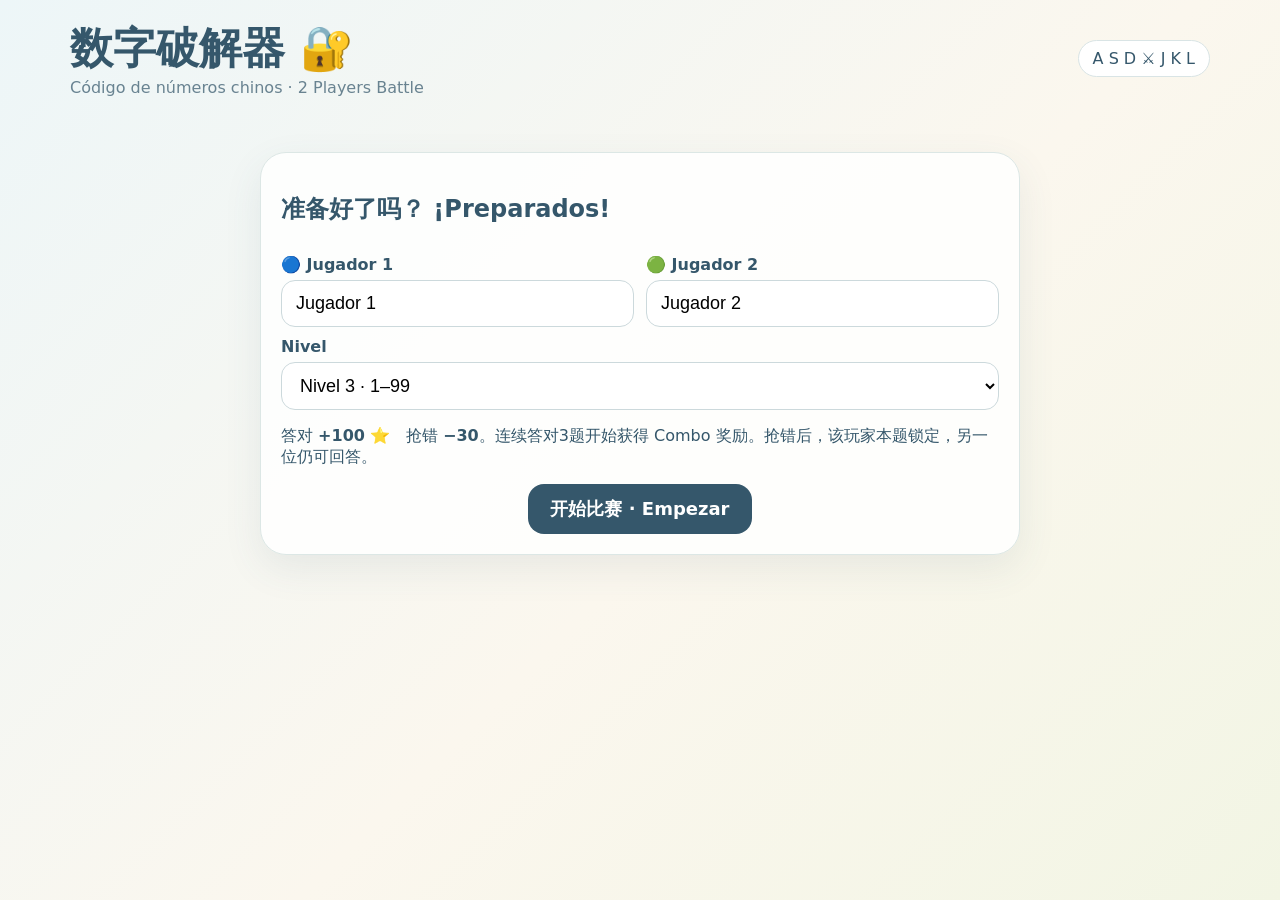
==== index.html @ 9ed93d27 "Add files via upload" ====
<!doctype html>
<html lang="es">
<head>
<meta charset="utf-8"><meta name="viewport" content="width=device-width,initial-scale=1">
<title>数字破解器 · 2 Players Battle</title>
<style>
:root{--ink:#35576b;--blue:#7fa9bf;--blue2:#eaf4f8;--sage:#9aaa7a;--sage2:#f1f4df;--cream:#fbf7ee;--peach:#f4d8c8;--gold:#e6bd69;--bad:#c97d73}
*{box-sizing:border-box} body{margin:0;font-family:system-ui,-apple-system,"Noto Sans SC","Microsoft YaHei",sans-serif;background:linear-gradient(135deg,#edf6f8,#fbf7ee 55%,#f2f5e4);color:var(--ink);min-height:100vh}
.wrap{max-width:1180px;margin:auto;padding:20px}.top{display:flex;justify-content:space-between;align-items:center;gap:15px}
h1{margin:0;font-size:clamp(25px,4vw,43px)} .sub{opacity:.72}.pill{background:white;border:1px solid #d9e4e5;border-radius:999px;padding:8px 14px}
.panel{background:#ffffffd9;border:1px solid #dce7e5;border-radius:26px;box-shadow:0 14px 38px #45607018;padding:20px}
.setup{max-width:760px;margin:55px auto}.row{display:flex;gap:12px;flex-wrap:wrap}.field{flex:1;min-width:220px}label{font-weight:700;display:block;margin:10px 0 6px}
input,select{width:100%;font-size:18px;padding:12px 14px;border:1px solid #ccd9dc;border-radius:14px;background:#fff}
button{font:inherit;cursor:pointer}.primary{border:0;border-radius:16px;padding:13px 22px;background:var(--ink);color:#fff;font-weight:800;font-size:18px}
.center{text-align:center}.hidden{display:none!important}
.scoreboard{display:grid;grid-template-columns:1fr auto 1fr;gap:14px;align-items:stretch;margin:18px 0}
.player{padding:16px 20px;border-radius:22px;background:var(--blue2);border:2px solid #bdd5df}.player.p2{background:var(--sage2);border-color:#cbd5ad;text-align:right}
.name{font-size:21px;font-weight:850}.score{font-size:38px;font-weight:900}.meta{font-size:14px;opacity:.72}.vs{display:grid;place-items:center;font-weight:1000;font-size:24px}
.game{position:relative}.progress{height:10px;background:#e8eeec;border-radius:99px;overflow:hidden}.bar{height:100%;background:linear-gradient(90deg,var(--blue),var(--sage));width:0}
.timer{font-size:18px;font-weight:800;margin:12px}.question{font-size:clamp(74px,12vw,145px);font-weight:900;line-height:1;margin:14px}
.prompt{font-weight:700;opacity:.75}.answers{display:grid;grid-template-columns:1fr 1fr;gap:22px;margin-top:20px}
.side{border-radius:24px;padding:17px}.side.left{background:#edf6fa}.side.right{background:#f3f5e7}
.keys{display:grid;grid-template-columns:repeat(3,1fr);gap:10px}.ans{min-height:92px;border:2px solid transparent;border-radius:18px;background:white;color:var(--ink);font-size:clamp(25px,3.2vw,42px);font-weight:850;box-shadow:0 6px 15px #3d586b12;transition:.12s}
.ans:hover{transform:translateY(-2px)}.ans:active,.flash{transform:scale(.97)}.kbd{display:block;font-size:14px;margin-top:6px;opacity:.55}
.correct{background:#dfeecd!important;border-color:#91ad67!important}.wrong{background:#f5d8d4!important;border-color:#c97d73!important}
.locked{opacity:.45;pointer-events:none}.message{height:34px;font-weight:850;font-size:20px;margin:12px}.boss{color:#9a6427}.winner{font-size:clamp(38px,6vw,72px);font-weight:1000;margin:15px}
.stats{display:grid;grid-template-columns:1fr 1fr;gap:15px}.stat{padding:18px;border-radius:18px;background:#f5f8f6}
@media(max-width:700px){.scoreboard{grid-template-columns:1fr 45px 1fr}.answers{grid-template-columns:1fr}.player{padding:12px}.score{font-size:28px}.ans{min-height:72px}.wrap{padding:10px}}
</style>
</head>
<body><div class="wrap">
<div class="top"><div><h1>数字破解器 🔐</h1><div class="sub">Código de números chinos · 2 Players Battle</div></div><div class="pill">A S D ⚔ J K L</div></div>

<section id="setup" class="panel setup">
<h2>准备好了吗？ ¡Preparados!</h2>
<div class="row"><div class="field"><label>🔵 Jugador 1</label><input id="n1" value="Jugador 1"></div><div class="field"><label>🟢 Jugador 2</label><input id="n2" value="Jugador 2"></div></div>
<label>Nivel</label><select id="level"><option value="10">Nivel 1 · 1–10</option><option value="30">Nivel 2 · 1–30</option><option value="99" selected>Nivel 3 · 1–99</option><option value="crazy">🔥 Modo loco · 1–99 / 5 segundos</option></select>
<p>答对 <b>+100</b> ⭐　抢错 <b>−30</b>。连续答对3题开始获得 Combo 奖励。抢错后，该玩家本题锁定，另一位仍可回答。</p>
<div class="center"><button class="primary" id="start">开始比赛 · Empezar</button></div>
</section>

<section id="battle" class="hidden">
<div class="scoreboard">
<div class="player"><div class="name" id="p1name"></div><div class="score"><span id="s1">0</span> ⭐</div><div class="meta">A · S · D　🔥 <span id="c1">0</span></div></div>
<div class="vs">VS</div>
<div class="player p2"><div class="name" id="p2name"></div><div class="score"><span id="s2">0</span> ⭐</div><div class="meta">🔥 <span id="c2">0</span>　J · K · L</div></div>
</div>
<div class="panel game center">
<div class="progress"><div class="bar" id="bar"></div></div>
<div class="timer" id="timer"></div><div class="prompt" id="prompt">选择正确的中文数字 · Elige el número chino correcto</div>
<div class="question" id="q">56</div><div class="message" id="msg"></div>
<div class="answers">
<div class="side left"><div class="keys" id="left"></div></div>
<div class="side right"><div class="keys" id="right"></div></div>
</div>
</div></section>

<section id="finish" class="panel setup center hidden">
<div>🏆 FINAL</div><div class="winner" id="winner"></div><div id="finalscore"></div>
<div class="stats"><div class="stat" id="stat1"></div><div class="stat" id="stat2"></div></div>
<p><button class="primary" onclick="location.reload()">再来一局 · Revancha</button></p>
</section>
</div>
<script>
const C=["零","一","二","三","四","五","六","七","八","九"];
function cn(n){if(n<10)return C[n]; if(n===10)return"十"; let t=Math.floor(n/10),u=n%10; return (t===1?"":C[t])+"十"+(u?C[u]:"")}
let max=99,total=12,round=0,current,opts=[],active=[true,true],scores=[0,0],combo=[0,0],best=[0,0],right=[0,0],fast=[99,99],startTime,tick,timeLeft=8;
const $=id=>document.getElementById(id);
function shuffle(a){return a.sort(()=>Math.random()-.5)}
function makeOptions(n){
 let set=new Set([n]); while(set.size<3){let d=Math.max(1,Math.min(max,n+Math.floor(Math.random()*21)-10)); if(d!==n)set.add(d)}
 return shuffle([...set]).map(x=>({n:x,txt:cn(x)}));
}
function start(){
 let lv=$("level").value; max=lv==="crazy"?99:+lv; timeLeft=lv==="crazy"?5:8; total=12;
 $("p1name").textContent=$("n1").value||"Jugador 1"; $("p2name").textContent=$("n2").value||"Jugador 2";
 $("setup").classList.add("hidden");$("battle").classList.remove("hidden");next();
}
function next(){
 clearInterval(tick); round++; if(round>total)return finish();
 active=[true,true]; $("msg").textContent=""; $("left").classList.remove("locked");$("right").classList.remove("locked");
 current=1+Math.floor(Math.random()*max); opts=makeOptions(current); $("q").textContent=current;
 renderSide("left",["A","S","D"],0);renderSide("right",["J","K","L"],1);
 $("bar").style.width=((round-1)/total*100)+"%"; startTime=performance.now();
 let limit=$("level").value==="crazy"?5:8, remain=limit; $("timer").textContent=`第 ${round}/${total} 题　⏱ ${remain}s`;
 tick=setInterval(()=>{remain--; $("timer").textContent=`第 ${round}/${total} 题　⏱ ${remain}s`; if(remain<=0){clearInterval(tick); $("msg").textContent="⏰ "+current+" = "+cn(current); setTimeout(next,1100)}},1000)
}
function renderSide(id,keys,p){
 let box=$(id);box.innerHTML=""; opts.forEach((o,i)=>{let b=document.createElement("button");b.className="ans";b.innerHTML=`${o.txt}<span class="kbd">${keys[i]}</span>`;b.onclick=()=>answer(p,i,b);box.appendChild(b)})
}
function answer(p,i,b){
 if(!active[p])return; let elapsed=(performance.now()-startTime)/1000;
 if(opts[i].n===current){
   clearInterval(tick); combo[p]++;best[p]=Math.max(best[p],combo[p]);right[p]++;fast[p]=Math.min(fast[p],elapsed);
   let bonus=combo[p]>=3?(combo[p]-2)*20:0;scores[p]+=100+bonus;b.classList.add("correct");
   $("msg").innerHTML=`✅ ${p===0?$("p1name").textContent:$("p2name").textContent} +${100+bonus} ⭐ ${bonus?"🔥 Combo!":""}`;
   active=[false,false]; update(); setTimeout(next,900);
 }else{
   scores[p]=Math.max(0,scores[p]-30);combo[p]=0;active[p]=false;b.classList.add("wrong");
   $(p===0?"left":"right").classList.add("locked"); $("msg").textContent=`❌ ${p===0?$("p1name").textContent:$("p2name").textContent} −30`;
   update(); if(!active[0]&&!active[1]){clearInterval(tick);setTimeout(next,900)}
 }
}
function update(){$("s1").textContent=scores[0];$("s2").textContent=scores[1];$("c1").textContent=combo[0];$("c2").textContent=combo[1]}
document.addEventListener("keydown",e=>{
 if($("battle").classList.contains("hidden"))return; let k=e.key.toUpperCase(), map={A:[0,0],S:[0,1],D:[0,2],J:[1,0],K:[1,1],L:[1,2]};
 if(map[k]){e.preventDefault();let [p,i]=map[k],box=$(p===0?"left":"right");let b=box.children[i]; if(b){b.classList.add("flash");setTimeout(()=>b.classList.remove("flash"),120);answer(p,i,b)}}
});
function finish(){
 clearInterval(tick);$("battle").classList.add("hidden");$("finish").classList.remove("hidden");
 let names=[$("p1name").textContent,$("p2name").textContent],w=scores[0]===scores[1]?"🤝 ¡Empate!":`🏆 ¡GANADOR! ${names[scores[1]>scores[0]?1:0]}`;
 $("winner").textContent=w;$("finalscore").textContent=`${names[0]} ${scores[0]} ⭐　—　${scores[1]} ⭐ ${names[1]}`;
 for(let p=0;p<2;p++) $(p?"stat2":"stat1").innerHTML=`<b>${names[p]}</b><br>答对 / Aciertos: ${right[p]}/${total}<br>🔥 Mejor racha: ${best[p]}<br>⚡ Más rápida: ${fast[p]===99?"—":fast[p].toFixed(2)+" s"}`;
}
$("start").onclick=start;
</script></body></html>
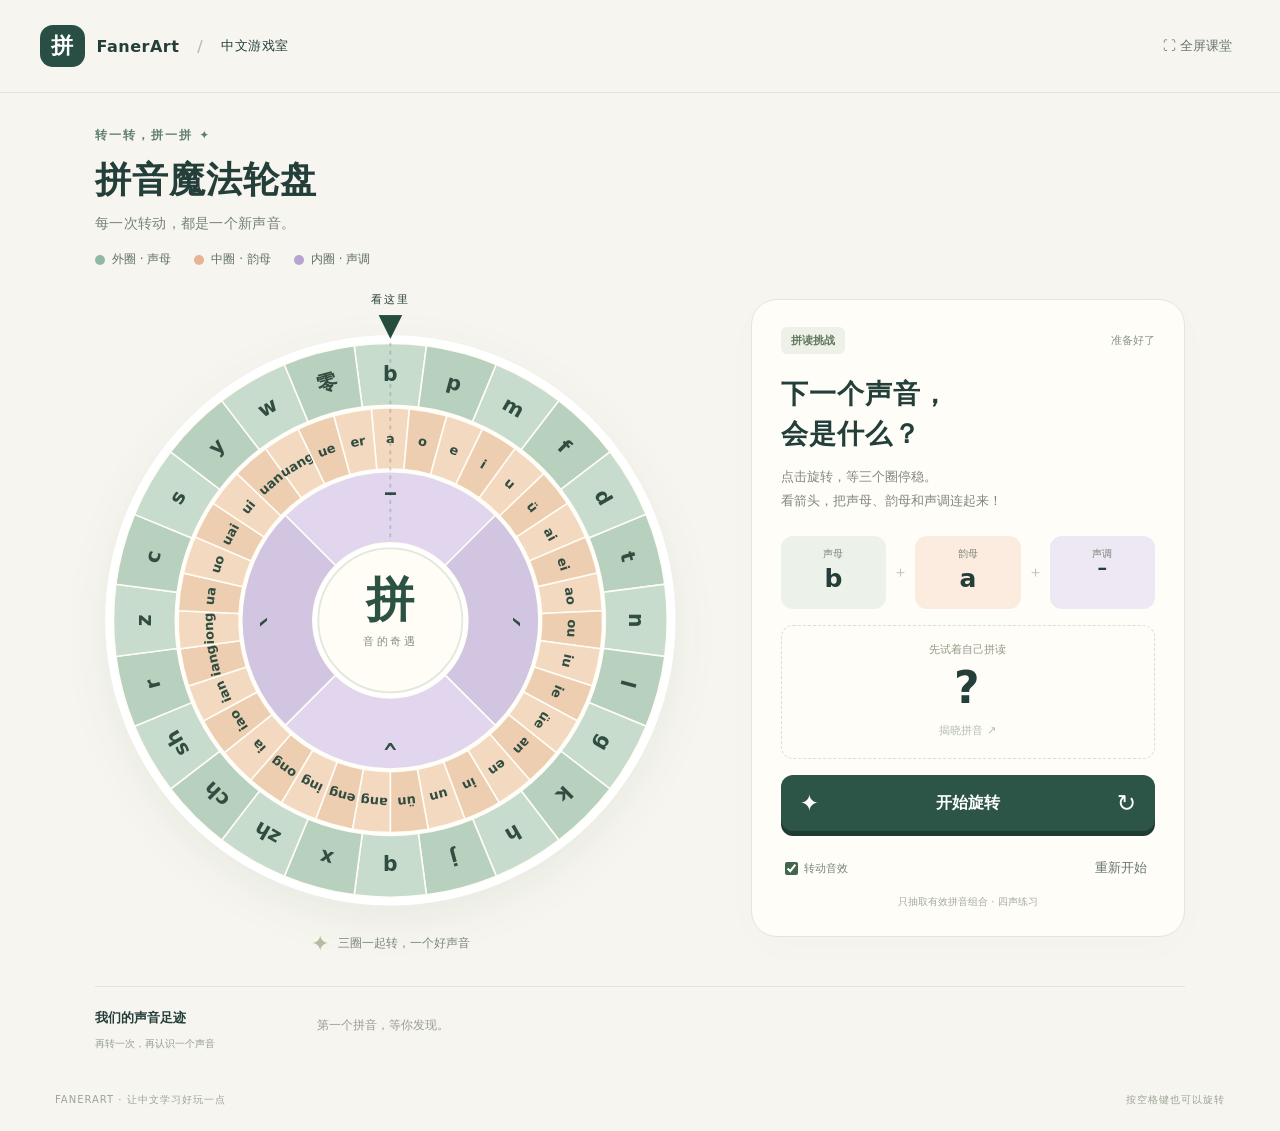
==== commit da8fe5fb: "Add files via upload" ====
--- a/index.html
+++ b/index.html
@@ -1,116 +1 @@
-<!doctype html>
-<html lang="es">
-<head>
-<meta charset="utf-8"><meta name="viewport" content="width=device-width,initial-scale=1">
-<title>数字破解器 · 2 Players Battle</title>
-<style>
-:root{--ink:#35576b;--blue:#7fa9bf;--blue2:#eaf4f8;--sage:#9aaa7a;--sage2:#f1f4df;--cream:#fbf7ee;--peach:#f4d8c8;--gold:#e6bd69;--bad:#c97d73}
-*{box-sizing:border-box} body{margin:0;font-family:system-ui,-apple-system,"Noto Sans SC","Microsoft YaHei",sans-serif;background:linear-gradient(135deg,#edf6f8,#fbf7ee 55%,#f2f5e4);color:var(--ink);min-height:100vh}
-.wrap{max-width:1180px;margin:auto;padding:20px}.top{display:flex;justify-content:space-between;align-items:center;gap:15px}
-h1{margin:0;font-size:clamp(25px,4vw,43px)} .sub{opacity:.72}.pill{background:white;border:1px solid #d9e4e5;border-radius:999px;padding:8px 14px}
-.panel{background:#ffffffd9;border:1px solid #dce7e5;border-radius:26px;box-shadow:0 14px 38px #45607018;padding:20px}
-.setup{max-width:760px;margin:55px auto}.row{display:flex;gap:12px;flex-wrap:wrap}.field{flex:1;min-width:220px}label{font-weight:700;display:block;margin:10px 0 6px}
-input,select{width:100%;font-size:18px;padding:12px 14px;border:1px solid #ccd9dc;border-radius:14px;background:#fff}
-button{font:inherit;cursor:pointer}.primary{border:0;border-radius:16px;padding:13px 22px;background:var(--ink);color:#fff;font-weight:800;font-size:18px}
-.center{text-align:center}.hidden{display:none!important}
-.scoreboard{display:grid;grid-template-columns:1fr auto 1fr;gap:14px;align-items:stretch;margin:18px 0}
-.player{padding:16px 20px;border-radius:22px;background:var(--blue2);border:2px solid #bdd5df}.player.p2{background:var(--sage2);border-color:#cbd5ad;text-align:right}
-.name{font-size:21px;font-weight:850}.score{font-size:38px;font-weight:900}.meta{font-size:14px;opacity:.72}.vs{display:grid;place-items:center;font-weight:1000;font-size:24px}
-.game{position:relative}.progress{height:10px;background:#e8eeec;border-radius:99px;overflow:hidden}.bar{height:100%;background:linear-gradient(90deg,var(--blue),var(--sage));width:0}
-.timer{font-size:18px;font-weight:800;margin:12px}.question{font-size:clamp(74px,12vw,145px);font-weight:900;line-height:1;margin:14px}
-.prompt{font-weight:700;opacity:.75}.answers{display:grid;grid-template-columns:1fr 1fr;gap:22px;margin-top:20px}
-.side{border-radius:24px;padding:17px}.side.left{background:#edf6fa}.side.right{background:#f3f5e7}
-.keys{display:grid;grid-template-columns:repeat(3,1fr);gap:10px}.ans{min-height:92px;border:2px solid transparent;border-radius:18px;background:white;color:var(--ink);font-size:clamp(25px,3.2vw,42px);font-weight:850;box-shadow:0 6px 15px #3d586b12;transition:.12s}
-.ans:hover{transform:translateY(-2px)}.ans:active,.flash{transform:scale(.97)}.kbd{display:block;font-size:14px;margin-top:6px;opacity:.55}
-.correct{background:#dfeecd!important;border-color:#91ad67!important}.wrong{background:#f5d8d4!important;border-color:#c97d73!important}
-.locked{opacity:.45;pointer-events:none}.message{height:34px;font-weight:850;font-size:20px;margin:12px}.boss{color:#9a6427}.winner{font-size:clamp(38px,6vw,72px);font-weight:1000;margin:15px}
-.stats{display:grid;grid-template-columns:1fr 1fr;gap:15px}.stat{padding:18px;border-radius:18px;background:#f5f8f6}
-@media(max-width:700px){.scoreboard{grid-template-columns:1fr 45px 1fr}.answers{grid-template-columns:1fr}.player{padding:12px}.score{font-size:28px}.ans{min-height:72px}.wrap{padding:10px}}
-</style>
-</head>
-<body><div class="wrap">
-<div class="top"><div><h1>数字破解器 🔐</h1><div class="sub">Código de números chinos · 2 Players Battle</div></div><div class="pill">A S D ⚔ J K L</div></div>
-
-<section id="setup" class="panel setup">
-<h2>准备好了吗？ ¡Preparados!</h2>
-<div class="row"><div class="field"><label>🔵 Jugador 1</label><input id="n1" value="Jugador 1"></div><div class="field"><label>🟢 Jugador 2</label><input id="n2" value="Jugador 2"></div></div>
-<label>Nivel</label><select id="level"><option value="10">Nivel 1 · 1–10</option><option value="30">Nivel 2 · 1–30</option><option value="99" selected>Nivel 3 · 1–99</option><option value="crazy">🔥 Modo loco · 1–99 / 5 segundos</option></select>
-<p>答对 <b>+100</b> ⭐　抢错 <b>−30</b>。连续答对3题开始获得 Combo 奖励。抢错后，该玩家本题锁定，另一位仍可回答。</p>
-<div class="center"><button class="primary" id="start">开始比赛 · Empezar</button></div>
-</section>
-
-<section id="battle" class="hidden">
-<div class="scoreboard">
-<div class="player"><div class="name" id="p1name"></div><div class="score"><span id="s1">0</span> ⭐</div><div class="meta">A · S · D　🔥 <span id="c1">0</span></div></div>
-<div class="vs">VS</div>
-<div class="player p2"><div class="name" id="p2name"></div><div class="score"><span id="s2">0</span> ⭐</div><div class="meta">🔥 <span id="c2">0</span>　J · K · L</div></div>
-</div>
-<div class="panel game center">
-<div class="progress"><div class="bar" id="bar"></div></div>
-<div class="timer" id="timer"></div><div class="prompt" id="prompt">选择正确的中文数字 · Elige el número chino correcto</div>
-<div class="question" id="q">56</div><div class="message" id="msg"></div>
-<div class="answers">
-<div class="side left"><div class="keys" id="left"></div></div>
-<div class="side right"><div class="keys" id="right"></div></div>
-</div>
-</div></section>
-
-<section id="finish" class="panel setup center hidden">
-<div>🏆 FINAL</div><div class="winner" id="winner"></div><div id="finalscore"></div>
-<div class="stats"><div class="stat" id="stat1"></div><div class="stat" id="stat2"></div></div>
-<p><button class="primary" onclick="location.reload()">再来一局 · Revancha</button></p>
-</section>
-</div>
-<script>
-const C=["零","一","二","三","四","五","六","七","八","九"];
-function cn(n){if(n<10)return C[n]; if(n===10)return"十"; let t=Math.floor(n/10),u=n%10; return (t===1?"":C[t])+"十"+(u?C[u]:"")}
-let max=99,total=12,round=0,current,opts=[],active=[true,true],scores=[0,0],combo=[0,0],best=[0,0],right=[0,0],fast=[99,99],startTime,tick,timeLeft=8;
-const $=id=>document.getElementById(id);
-function shuffle(a){return a.sort(()=>Math.random()-.5)}
-function makeOptions(n){
- let set=new Set([n]); while(set.size<3){let d=Math.max(1,Math.min(max,n+Math.floor(Math.random()*21)-10)); if(d!==n)set.add(d)}
- return shuffle([...set]).map(x=>({n:x,txt:cn(x)}));
-}
-function start(){
- let lv=$("level").value; max=lv==="crazy"?99:+lv; timeLeft=lv==="crazy"?5:8; total=12;
- $("p1name").textContent=$("n1").value||"Jugador 1"; $("p2name").textContent=$("n2").value||"Jugador 2";
- $("setup").classList.add("hidden");$("battle").classList.remove("hidden");next();
-}
-function next(){
- clearInterval(tick); round++; if(round>total)return finish();
- active=[true,true]; $("msg").textContent=""; $("left").classList.remove("locked");$("right").classList.remove("locked");
- current=1+Math.floor(Math.random()*max); opts=makeOptions(current); $("q").textContent=current;
- renderSide("left",["A","S","D"],0);renderSide("right",["J","K","L"],1);
- $("bar").style.width=((round-1)/total*100)+"%"; startTime=performance.now();
- let limit=$("level").value==="crazy"?5:8, remain=limit; $("timer").textContent=`第 ${round}/${total} 题　⏱ ${remain}s`;
- tick=setInterval(()=>{remain--; $("timer").textContent=`第 ${round}/${total} 题　⏱ ${remain}s`; if(remain<=0){clearInterval(tick); $("msg").textContent="⏰ "+current+" = "+cn(current); setTimeout(next,1100)}},1000)
-}
-function renderSide(id,keys,p){
- let box=$(id);box.innerHTML=""; opts.forEach((o,i)=>{let b=document.createElement("button");b.className="ans";b.innerHTML=`${o.txt}<span class="kbd">${keys[i]}</span>`;b.onclick=()=>answer(p,i,b);box.appendChild(b)})
-}
-function answer(p,i,b){
- if(!active[p])return; let elapsed=(performance.now()-startTime)/1000;
- if(opts[i].n===current){
-   clearInterval(tick); combo[p]++;best[p]=Math.max(best[p],combo[p]);right[p]++;fast[p]=Math.min(fast[p],elapsed);
-   let bonus=combo[p]>=3?(combo[p]-2)*20:0;scores[p]+=100+bonus;b.classList.add("correct");
-   $("msg").innerHTML=`✅ ${p===0?$("p1name").textContent:$("p2name").textContent} +${100+bonus} ⭐ ${bonus?"🔥 Combo!":""}`;
-   active=[false,false]; update(); setTimeout(next,900);
- }else{
-   scores[p]=Math.max(0,scores[p]-30);combo[p]=0;active[p]=false;b.classList.add("wrong");
-   $(p===0?"left":"right").classList.add("locked"); $("msg").textContent=`❌ ${p===0?$("p1name").textContent:$("p2name").textContent} −30`;
-   update(); if(!active[0]&&!active[1]){clearInterval(tick);setTimeout(next,900)}
- }
-}
-function update(){$("s1").textContent=scores[0];$("s2").textContent=scores[1];$("c1").textContent=combo[0];$("c2").textContent=combo[1]}
-document.addEventListener("keydown",e=>{
- if($("battle").classList.contains("hidden"))return; let k=e.key.toUpperCase(), map={A:[0,0],S:[0,1],D:[0,2],J:[1,0],K:[1,1],L:[1,2]};
- if(map[k]){e.preventDefault();let [p,i]=map[k],box=$(p===0?"left":"right");let b=box.children[i]; if(b){b.classList.add("flash");setTimeout(()=>b.classList.remove("flash"),120);answer(p,i,b)}}
-});
-function finish(){
- clearInterval(tick);$("battle").classList.add("hidden");$("finish").classList.remove("hidden");
- let names=[$("p1name").textContent,$("p2name").textContent],w=scores[0]===scores[1]?"🤝 ¡Empate!":`🏆 ¡GANADOR! ${names[scores[1]>scores[0]?1:0]}`;
- $("winner").textContent=w;$("finalscore").textContent=`${names[0]} ${scores[0]} ⭐　—　${scores[1]} ⭐ ${names[1]}`;
- for(let p=0;p<2;p++) $(p?"stat2":"stat1").innerHTML=`<b>${names[p]}</b><br>答对 / Aciertos: ${right[p]}/${total}<br>🔥 Mejor racha: ${best[p]}<br>⚡ Más rápida: ${fast[p]===99?"—":fast[p].toFixed(2)+" s"}`;
-}
-$("start").onclick=start;
-</script></body></html>+<!doctype html><html lang="zh-CN"><head><meta charset="utf-8"><meta name="viewport" content="width=device-width,initial-scale=1"><meta name="theme-color" content="#f6f5ef"><title>拼音魔法轮盘 · FanerArt</title><link rel="stylesheet" href="style.css"></head><body><header><a class="brand" href="./"><span class="brandmark">拼</span> FanerArt <span class="divider">/</span><span class="small">中文游戏室</span></a><button id="fullscreen" class="quiet">⛶ <span>全屏课堂</span></button></header><main><section class="intro"><div class="eyebrow">转一转，拼一拼 ✦</div><h1>拼音魔法轮盘<span>每一次转动，都是一个新声音。</span></h1><div class="legend"><span><i class="mint"></i>外圈 · 声母</span><span><i class="peach"></i>中圈 · 韵母</span><span><i class="purple"></i>内圈 · 声调</span></div></section><div class="game"><section class="wheelzone" aria-label="拼音三圈轮盘"><div class="pointer"><span>看这里</span><b>▼</b></div><svg id="wheel" viewBox="-320 -320 640 640" role="img" aria-label="外圈声母，中圈韵母，内圈四声，顶部箭头指示抽取结果"><circle r="309" fill="#fff"/><g id="outer"></g><g id="middle"></g><g id="inner"></g><path d="M0 -301V-86" stroke="#233f3a" stroke-opacity=".2" stroke-width="2" stroke-dasharray="4 5" pointer-events="none"/><circle r="78" fill="#fffdf6" stroke="#e3e8dc" stroke-width="2"/><text y="-5" text-anchor="middle" class="centertext">拼</text><text y="27" text-anchor="middle" class="centersmall">音的奇遇</text></svg><div class="wheelcaption"><span>✦</span> 三圈一起转，一个好声音</div></section><aside class="panel"><div class="panelhead"><span class="tag">拼读挑战</span><span id="round">准备好了</span></div><h2 id="prompt">下一个声音，<br>会是什么？</h2><p class="hint" id="hint">点击旋转，等三个圈停稳。<br>看箭头，把声母、韵母和声调连起来！</p><div class="selections"><div><span>声母</span><strong id="s0">b</strong></div><b>＋</b><div><span>韵母</span><strong id="s1">a</strong></div><b>＋</b><div><span>声调</span><strong id="s2">ˉ</strong></div></div><div class="answer" aria-live="polite"><span id="answerlabel">先试着自己拼读</span><strong id="answer">?</strong><button id="reveal" class="reveal" disabled>揭晓拼音 ↗</button></div><button id="spin" class="spin"><span>✦</span> 开始旋转 <span>↻</span></button><div class="tools"><label><input id="sound" type="checkbox" checked> 转动音效</label><button id="reset" class="quiet">重新开始</button></div><p class="micro">只抽取有效拼音组合 · 四声练习</p></aside></div><section class="history"><div><h3>我们的声音足迹</h3><span id="historycount">再转一次，再认识一个声音</span></div><div id="chips"><span class="empty">第一个拼音，等你发现。</span></div></section></main><footer>FANERART · 让中文学习好玩一点 <span>按空格键也可以旋转</span></footer><script src="data.js"></script><script src="app.js"></script></body></html>
--- a/style.css
+++ b/style.css
@@ -0,0 +1 @@
+:root{color-scheme:light;--ink:#243f3a;--muted:#76827a;--line:#e0e4da}*{box-sizing:border-box}body{margin:0;background:#f6f5ef;color:var(--ink);font-family:ui-rounded,"PingFang SC","Microsoft YaHei",system-ui,sans-serif}button,a,input{-webkit-tap-highlight-color:transparent}button{font:inherit;cursor:pointer}button:disabled{cursor:default;opacity:.5}button:focus-visible,a:focus-visible{outline:3px solid #d89652;outline-offset:5px}header{max-width:1320px;margin:auto;padding:25px 40px;display:flex;justify-content:space-between;align-items:center;border-bottom:1px solid var(--line)}.brand{display:flex;align-items:center;gap:12px;font-weight:750;letter-spacing:.5px;text-decoration:none;color:inherit}.brandmark{background:#294e43;color:#fff;border-radius:13px;padding:6px 11px;font-size:22px}.divider{font-weight:300;color:#b1b8ae;margin:0 6px}.small{font-size:13px;font-weight:450}.quiet{background:none;border:0;color:#66756d;font-size:13px;padding:8px}.intro{padding:34px 0 8px}.eyebrow{color:#60806b;font-size:12px;letter-spacing:2px;font-weight:650}main{max-width:1160px;margin:auto;padding:0 35px}h1{font-size:36px;letter-spacing:1px;margin:12px 0 18px}h1 span{display:block;color:var(--muted);font-size:14px;font-weight:400;letter-spacing:.3px;margin-top:10px}.legend{display:flex;gap:23px;font-size:12px;color:#607066}.legend span{display:flex;align-items:center;gap:7px}.legend i{height:10px;width:10px;border-radius:50%;display:inline-block}.mint{background:#91b9a2}.peach{background:#e5b493}.purple{background:#b7a4ce}.game{display:grid;grid-template-columns:1.36fr 1fr;align-items:center;gap:65px;margin-top:4px}.wheelzone{position:relative;padding:45px 0 0}#wheel{width:100%;display:block;filter:drop-shadow(0 14px 20px #294e4310);overflow:visible}.pointer{position:absolute;top:12px;left:50%;transform:translateX(-50%);display:flex;align-items:center;flex-direction:column;z-index:2}.pointer span{font-size:11px;letter-spacing:2px;margin-bottom:0}.pointer b{font-size:31px;line-height:34px;color:#264c40}.centertext{fill:#2c5244;font-size:52px;font-weight:700}.centersmall{font-size:12px;letter-spacing:3px;fill:#81917f}svg text{font-family:inherit;pointer-events:none}.wheelcaption{display:flex;justify-content:center;align-items:center;gap:8px;font-size:12px;color:#7d897d;margin-top:15px}.wheelcaption span{font-size:22px;color:#b4bfa0}.panel{background:#fffdf8;border:1px solid #e4e6dc;border-radius:26px;padding:27px 29px;box-shadow:0 10px 40px #294e4304}.panelhead{display:flex;align-items:center;justify-content:space-between;font-size:11px;color:#8b9489}.tag{background:#eef1e7;color:#60765d;padding:6px 10px;border-radius:6px;font-weight:600}h2{font-size:27px;line-height:1.5;margin:20px 0 10px;letter-spacing:1px}.hint{font-size:13px;line-height:1.9;color:#80877b;min-height:49px;margin:0 0 22px}.selections{display:flex;align-items:center;justify-content:space-between;gap:7px}.selections div{background:#ecf2e9;flex:1;display:flex;flex-direction:column;align-items:center;border-radius:12px;padding:11px 3px}.selections div:nth-of-type(2){background:#fbecdf}.selections div:nth-of-type(3){background:#eee7f4}.selections span{font-size:10px;color:#7e8478;margin-bottom:3px}.selections strong{font-size:25px;font-weight:650;min-height:34px}.selections>b{font-weight:400;color:#bdc3b5;font-size:15px}.answer{display:flex;align-items:center;justify-content:center;flex-direction:column;border:1px dashed #dedfce;border-radius:12px;margin:16px 0;padding:14px 0;min-height:134px}.answer>span{font-size:11px;color:#929984}.answer>strong{font-size:44px;line-height:1.4;font-weight:600;letter-spacing:2px}.reveal{background:transparent;border:0;color:#688168;font-size:11px;padding:4px 10px}.spin{width:100%;display:flex;align-items:center;justify-content:space-between;border:0;border-radius:12px;background:#2c5447;color:#fff;padding:15px 19px;font-size:16px;font-weight:600;box-shadow:0 5px 0 #1f3b32;transition:background .2s,transform .2s}.spin:hover:not(:disabled){background:#3c6758;transform:translateY(-1px)}.spin>span{font-size:23px;font-weight:400}.tools{margin-top:20px;display:flex;justify-content:space-between;align-items:center;font-size:11px;color:#7a8678}.tools input{accent-color:#42664c;vertical-align:middle}.micro{text-align:center;color:#a5ac9c;font-size:10px;margin:10px 0 0}.history{border-top:1px solid var(--line);margin:30px 0 0;padding:22px 0;display:flex;gap:32px;align-items:flex-start}.history h3{font-size:13px;margin:0 0 5px}.history>div:first-child{min-width:190px}.history span{font-size:10px;color:#969e91}#chips{display:flex;gap:9px;flex-wrap:wrap;padding:1px 0}.chip{padding:8px 14px;border-radius:24px;border:1px solid #dbe2d5;background:#fffdf7;color:#46634f;font-size:17px}#chips .empty{font-size:12px;padding-top:7px}footer{max-width:1240px;padding:20px 35px 24px;margin:auto;display:flex;justify-content:space-between;color:#9ca593;font-size:10px;letter-spacing:1px}@media(min-width:1400px){main{max-width:1240px}.game{gap:90px}}@media(max-width:820px){header{padding:18px 22px}main{padding:0 22px}.game{gap:25px}.panel{padding:20px}h1{font-size:30px}h2{font-size:22px}}@media(max-width:650px){header .small,header .divider{display:none}.intro{padding-top:25px}h1{font-size:29px}.game{grid-template-columns:1fr;gap:25px}.wheelzone{max-width:520px;width:100%;margin:auto}.panel{padding:23px}.hint{min-height:0}.panel h2{margin:12px 0 8px}.panel h2 br{display:none}.answer{min-height:120px}.history{display:block}.history>div:first-child{margin-bottom:12px}.legend{gap:16px;font-size:11px}footer{padding:20px 22px}footer span{display:none}}@media(prefers-reduced-motion:reduce){*{scroll-behavior:auto}}
